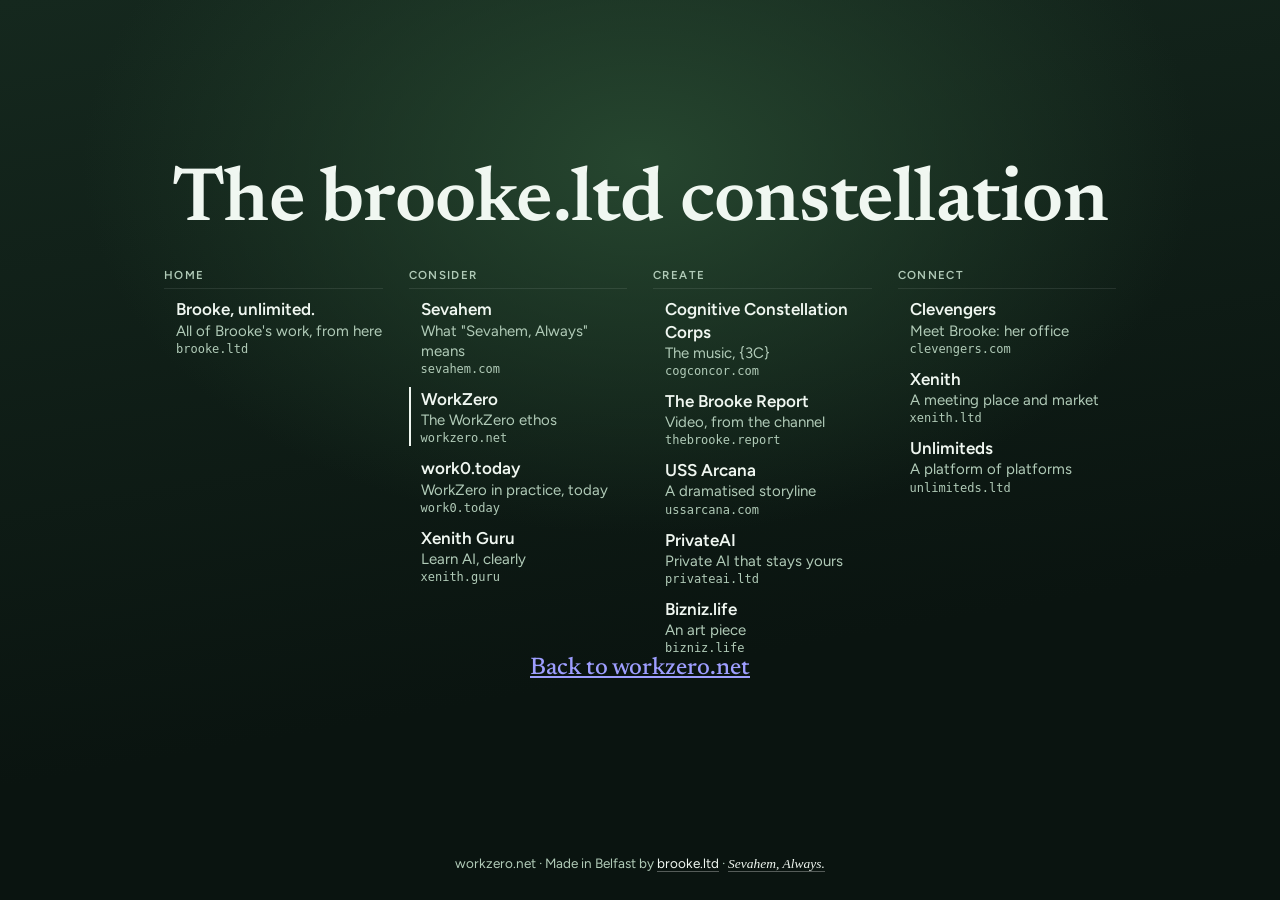
==== constellation/index.html @ 2ff1048f "The constellation index as Brooke accepted it (claude) Grouped under Consider / Create / Connect wit" ====
<!doctype html>
<html lang="en-GB">
<head>
<meta charset="utf-8">
<meta name="viewport" content="width=device-width, initial-scale=1">
<meta http-equiv="Content-Security-Policy" content="default-src 'none'; style-src 'self'; img-src 'self'; font-src 'self'; base-uri 'none'; form-action 'none'">
<meta name="referrer" content="no-referrer">
<title>The brooke.ltd constellation</title>
<meta name="description" content="The brooke.ltd constellation: every site in the family, grouped under Consider, Create and Connect, with brooke.ltd at home.">
<link rel="canonical" href="https://workzero.net/constellation/">
<link rel="icon" href="/assets/icon.svg" type="image/svg+xml">
<meta property="og:title" content="The brooke.ltd constellation">
<meta property="og:description" content="The brooke.ltd constellation: every site in the family, grouped under Consider, Create and Connect, with brooke.ltd at home.">
<meta property="og:url" content="https://workzero.net/constellation/">
<meta name="theme-color" content="#0a1410">
<link rel="stylesheet" href="/assets/site.css">
</head>
<body>
<main class="mapmain">
  <h1>The brooke.ltd constellation</h1>
  <nav class="constellation map" aria-label="The brooke.ltd constellation"><h2>Part of the brooke.ltd constellation</h2><div class="groups"><section><h3>Home</h3><ul><li><a href="https://brooke.ltd/"><b>Brooke, unlimited.</b><span class="w">All of Brooke's work, from here</span><small>brooke.ltd</small></a></li></ul></section><section><h3>Consider</h3><ul><li><a href="https://sevahem.com/"><b>Sevahem</b><span class="w">What &quot;Sevahem, Always&quot; means</span><small>sevahem.com</small></a></li><li><span class="here" aria-current="page"><b>WorkZero</b><span class="w">The WorkZero ethos</span><small>workzero.net</small></span></li><li><a href="https://work0.today/"><b>work0.today</b><span class="w">WorkZero in practice, today</span><small>work0.today</small></a></li><li><a href="https://xenith.guru/"><b>Xenith Guru</b><span class="w">Learn AI, clearly</span><small>xenith.guru</small></a></li></ul></section><section><h3>Create</h3><ul><li><a href="https://cogconcor.com/"><b>Cognitive Constellation Corps</b><span class="w">The music, {3C}</span><small>cogconcor.com</small></a></li><li><a href="https://thebrooke.report/"><b>The Brooke Report</b><span class="w">Video, from the channel</span><small>thebrooke.report</small></a></li><li><a href="https://ussarcana.com/"><b>USS Arcana</b><span class="w">A dramatised storyline</span><small>ussarcana.com</small></a></li><li><a href="https://privateai.ltd/"><b>PrivateAI</b><span class="w">Private AI that stays yours</span><small>privateai.ltd</small></a></li><li><a href="https://bizniz.life/"><b>Bizniz.life</b><span class="w">An art piece</span><small>bizniz.life</small></a></li></ul></section><section><h3>Connect</h3><ul><li><a href="https://clevengers.com/"><b>Clevengers</b><span class="w">Meet Brooke: her office</span><small>clevengers.com</small></a></li><li><a href="https://xenith.ltd/"><b>Xenith</b><span class="w">A meeting place and market</span><small>xenith.ltd</small></a></li><li><a href="https://unlimiteds.ltd/"><b>Unlimiteds</b><span class="w">A platform of platforms</span><small>unlimiteds.ltd</small></a></li></ul></section></div></nav>
  <p class="tag"><a href="/">Back to workzero.net</a></p>
</main>
<footer>workzero.net &middot; Made in Belfast by <a href="https://brooke.ltd/">brooke.ltd</a> &middot; <a class="sign" href="https://sevahem.com/">Sevahem, Always.</a></footer>
</body>
</html>
---- assets/site.css ----
/* workzero.net holding page. Generated by holding.mjs (estate-sites, claude). Edit the generator, not this file. */
/* Fonts: Newsreader and Figtree, SIL Open Font License 1.1, served from this site (licences in /assets/fonts). */
@font-face{font-family:"Newsreader";font-style:normal;font-weight:200 800;font-display:swap;src:url(/assets/fonts/newsreader.woff2) format("woff2")}
@font-face{font-family:"Figtree";font-style:normal;font-weight:300 900;font-display:swap;src:url(/assets/fonts/figtree.woff2) format("woff2")}
:root{--head:"Newsreader",ui-sans-serif,system-ui,sans-serif;--body:"Figtree",ui-sans-serif,system-ui,-apple-system,"Segoe UI",Roboto,Arial,sans-serif;--ground:#0a1410;--ground-2:#15281e;--glow:#26462f;--ink:#f0f7f1;--muted:#b1cbb8;--a:#a7d39b;--b:#f1d27a;--b2:#c9a227;--pill:#f1d27a;--surface:rgba(255,255,255,.045);--line:rgba(255,255,255,.09);--pill-line:rgba(241,210,122,.45);--under:rgba(255,255,255,.3);color-scheme:dark}
*{box-sizing:border-box}
html{background:var(--ground)}
body{margin:0;color:var(--ink);font-family:var(--body);background:radial-gradient(900px 600px at 50% 18%,var(--glow) 0%,transparent 62%),linear-gradient(170deg,var(--ground-2),var(--ground) 70%);display:flex;flex-direction:column;min-height:100vh;-webkit-font-smoothing:antialiased}
main{flex:1;display:flex;flex-direction:column;align-items:center;justify-content:center;text-align:center;padding:56px 20px 32px}
.mark{width:168px;height:168px;margin-bottom:28px;overflow:visible}
.mark .core{animation:glow 3.5s ease-in-out infinite}
@keyframes drift-a{0%,100%{transform:translateX(0)}50%{transform:translateX(10px)}}
@keyframes drift-b{0%,100%{transform:translateX(0)}50%{transform:translateX(-10px)}}
@keyframes glow{0%,100%{opacity:1}50%{opacity:.55}}
.mark .ring-a{transform-origin:256px 200px;animation:float 7s ease-in-out infinite}.mark .thread{animation:breathe 7s ease-in-out infinite}@keyframes float{0%,100%{transform:translateY(0)}50%{transform:translateY(-8px)}}@keyframes breathe{0%,100%{opacity:1}50%{opacity:.55}}
@media (prefers-reduced-motion:reduce){.mark *{animation:none!important;opacity:1}.mark .wave{opacity:0}}
.eyebrow{font-family:ui-monospace,"Cascadia Mono","SFMono-Regular",Consolas,monospace;font-size:14px;letter-spacing:.1em;color:var(--a);margin:0 0 10px}
.soon{display:inline-block;font-size:13px;font-weight:600;letter-spacing:.14em;text-transform:uppercase;color:var(--pill);border:1px solid var(--pill-line);border-radius:999px;padding:6px 14px;margin-bottom:22px}
h1{font-family:var(--head);font-size:clamp(40px,8.00vw,76px);line-height:1.05;margin:0 0 18px;letter-spacing:-.01em;font-weight:600;text-wrap:balance;max-width:14em}
.tag{font-family:var(--head);font-size:clamp(19px,2.6vw,24px);margin:0 0 14px;font-weight:500;max-width:30em;text-wrap:balance}
.tag.serif{font-size:clamp(24px,3.4vw,32px)}
.lede{max-width:34em;color:var(--muted);font-size:17px;line-height:1.6;margin:0 auto 40px;text-wrap:pretty}
.points{display:grid;grid-template-columns:repeat(3,minmax(0,220px));gap:16px;justify-content:center;width:100%;margin:0;padding:0;list-style:none}
.point{background:var(--surface);border:1px solid var(--line);border-radius:14px;padding:18px 18px 16px;text-align:left}
.point b{display:block;font-family:var(--head);font-size:16px;font-weight:600;margin-bottom:4px}
.point b i{font-style:normal;color:var(--a);margin-right:6px}
.point p{margin:0;color:var(--muted);font-size:14.5px;line-height:1.5}
.onward{margin:28px auto 0;max-width:40em;color:var(--muted);font-size:15.5px;line-height:1.7;text-wrap:balance}
.onward a{color:var(--ink);text-decoration:none;border-bottom:1px solid var(--under);overflow-wrap:anywhere}
.onward a:hover{border-bottom-color:var(--ink)}
nav.constellation{width:100%;max-width:62rem;margin:40px auto 0;padding:26px 20px 0;border-top:1px solid var(--line);text-align:left}
nav.constellation h2{font-family:var(--body);font-size:12px;font-weight:600;letter-spacing:.14em;text-transform:uppercase;color:var(--muted);margin:0 0 16px;text-align:center}
nav.constellation h2 a{color:inherit;text-decoration:none;border-bottom:1px solid var(--under)}
nav.constellation h2 a:hover{color:var(--ink)}
nav.constellation .groups{display:grid;grid-template-columns:repeat(auto-fit,minmax(min(100%,12.5rem),1fr));gap:18px 26px}
nav.constellation section{min-width:0}
nav.constellation h3{font-family:var(--body);font-size:11.5px;font-weight:600;letter-spacing:.12em;text-transform:uppercase;color:var(--muted);margin:0 0 8px;padding-bottom:6px;border-bottom:1px solid var(--line)}
nav.constellation ul{list-style:none;margin:0;padding:0;display:grid;gap:10px}
nav.constellation li a,nav.constellation li .here{display:block;text-decoration:none;color:var(--ink);padding:1px 0 1px 10px;border-left:2px solid transparent}
nav.constellation li .here{border-left-color:var(--ink)}
nav.constellation b{display:block;font-weight:600;font-size:14.5px;line-height:1.3}
nav.constellation .w{display:block;color:var(--muted);font-size:13.5px;line-height:1.35}
nav.constellation small{display:block;font-family:ui-monospace,"Cascadia Mono","SFMono-Regular",Consolas,monospace;font-size:12px;color:var(--muted);margin-top:1px}
nav.constellation li a:hover b{text-decoration:underline;text-underline-offset:3px}
nav.constellation li a:focus-visible{outline:2px solid var(--ink);outline-offset:2px;border-radius:2px}
nav.constellation.map{border-top:0;margin-top:8px;padding-top:0}
nav.constellation.map h2{display:none}
nav.constellation.map b{font-size:17px}
nav.constellation.map .w{font-size:15px}
footer a.sign{border-bottom:1px solid var(--under)}
footer{text-align:center;color:var(--muted);font-size:13.5px;padding:22px 20px 28px}
footer a{color:var(--ink);text-decoration:none;border-bottom:1px solid var(--under)}
footer .sign{font-family:"Iowan Old Style", "Palatino Linotype", Palatino, "Book Antiqua", Georgia, serif;font-style:italic}
a:focus-visible{outline:2px solid var(--b);outline-offset:3px;border-radius:2px}
@media (max-width:720px){.points{grid-template-columns:1fr;max-width:360px}.mark{width:132px;height:132px}}
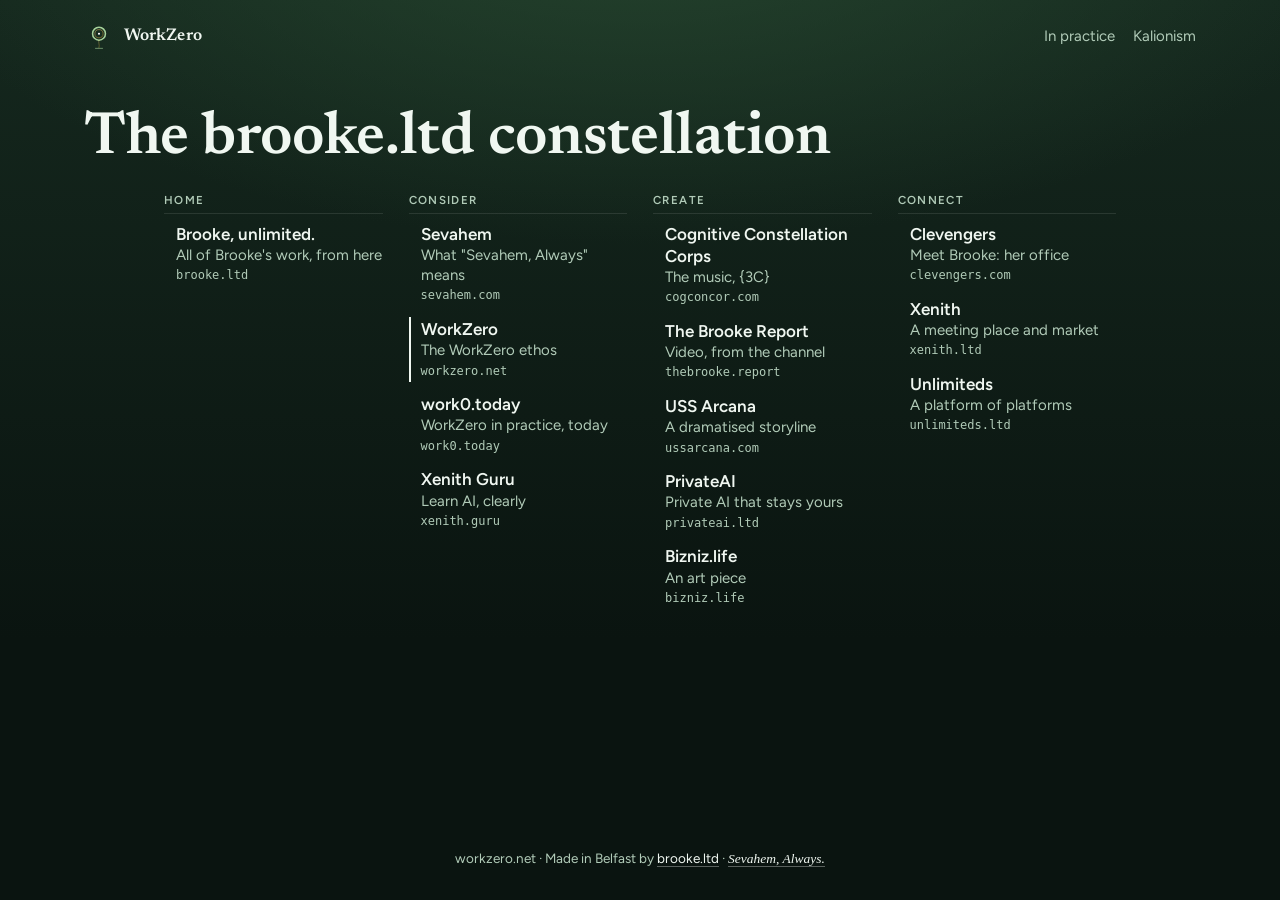
==== commit bdf6e414: "workzero.net v1: WorkZero in Brooke's own words (claude) Built by estate-sites from words Brooke app" ====
--- a/constellation/index.html
+++ b/constellation/index.html
@@ -5,22 +5,27 @@
 <meta name="viewport" content="width=device-width, initial-scale=1">
 <meta http-equiv="Content-Security-Policy" content="default-src 'none'; style-src 'self'; img-src 'self'; font-src 'self'; base-uri 'none'; form-action 'none'">
 <meta name="referrer" content="no-referrer">
-<title>The brooke.ltd constellation</title>
+<title>The brooke.ltd constellation · WorkZero</title>
 <meta name="description" content="The brooke.ltd constellation: every site in the family, grouped under Consider, Create and Connect, with brooke.ltd at home.">
 <link rel="canonical" href="https://workzero.net/constellation/">
 <link rel="icon" href="/assets/icon.svg" type="image/svg+xml">
-<meta property="og:title" content="The brooke.ltd constellation">
+<meta property="og:title" content="The brooke.ltd constellation · WorkZero">
 <meta property="og:description" content="The brooke.ltd constellation: every site in the family, grouped under Consider, Create and Connect, with brooke.ltd at home.">
 <meta property="og:url" content="https://workzero.net/constellation/">
 <meta name="theme-color" content="#0a1410">
 <link rel="stylesheet" href="/assets/site.css">
 </head>
 <body>
-<main class="mapmain">
-  <h1>The brooke.ltd constellation</h1>
-  <nav class="constellation map" aria-label="The brooke.ltd constellation"><h2>Part of the brooke.ltd constellation</h2><div class="groups"><section><h3>Home</h3><ul><li><a href="https://brooke.ltd/"><b>Brooke, unlimited.</b><span class="w">All of Brooke's work, from here</span><small>brooke.ltd</small></a></li></ul></section><section><h3>Consider</h3><ul><li><a href="https://sevahem.com/"><b>Sevahem</b><span class="w">What &quot;Sevahem, Always&quot; means</span><small>sevahem.com</small></a></li><li><span class="here" aria-current="page"><b>WorkZero</b><span class="w">The WorkZero ethos</span><small>workzero.net</small></span></li><li><a href="https://work0.today/"><b>work0.today</b><span class="w">WorkZero in practice, today</span><small>work0.today</small></a></li><li><a href="https://xenith.guru/"><b>Xenith Guru</b><span class="w">Learn AI, clearly</span><small>xenith.guru</small></a></li></ul></section><section><h3>Create</h3><ul><li><a href="https://cogconcor.com/"><b>Cognitive Constellation Corps</b><span class="w">The music, {3C}</span><small>cogconcor.com</small></a></li><li><a href="https://thebrooke.report/"><b>The Brooke Report</b><span class="w">Video, from the channel</span><small>thebrooke.report</small></a></li><li><a href="https://ussarcana.com/"><b>USS Arcana</b><span class="w">A dramatised storyline</span><small>ussarcana.com</small></a></li><li><a href="https://privateai.ltd/"><b>PrivateAI</b><span class="w">Private AI that stays yours</span><small>privateai.ltd</small></a></li><li><a href="https://bizniz.life/"><b>Bizniz.life</b><span class="w">An art piece</span><small>bizniz.life</small></a></li></ul></section><section><h3>Connect</h3><ul><li><a href="https://clevengers.com/"><b>Clevengers</b><span class="w">Meet Brooke: her office</span><small>clevengers.com</small></a></li><li><a href="https://xenith.ltd/"><b>Xenith</b><span class="w">A meeting place and market</span><small>xenith.ltd</small></a></li><li><a href="https://unlimiteds.ltd/"><b>Unlimiteds</b><span class="w">A platform of platforms</span><small>unlimiteds.ltd</small></a></li></ul></section></div></nav>
-  <p class="tag"><a href="/">Back to workzero.net</a></p>
+<a class="skip" href="#main">Skip to content</a>
+<header class="top">
+<a class="brand" href="/"><svg class="" viewBox="0 0 512 512" aria-hidden="true" focusable="false" xmlns="http://www.w3.org/2000/svg"><defs><linearGradient id="g-brand" x1="0" y1="0" x2="1" y2="1"><stop offset="0" stop-color="#f1d27a"/><stop offset="1" stop-color="#c9a227"/></linearGradient></defs><circle class="ring-a" cx="256" cy="200" r="110" fill="none" stroke="#a7d39b" stroke-width="26"/><circle cx="256" cy="200" r="70" fill="none" stroke="url(#g-brand)" stroke-width="10" stroke-opacity=".8"/><path class="thread" d="M256 310 C 236 350, 276 390, 256 440" fill="none" stroke="url(#g-brand)" stroke-width="6" stroke-linecap="round"/><line x1="196" y1="450" x2="316" y2="450" stroke="#a7d39b" stroke-width="10" stroke-linecap="round"/><circle class="core" cx="256" cy="200" r="18" fill="#ffffff"/></svg><span>WorkZero</span></a>
+<nav class="site" aria-label="WorkZero"><ul><li><a href="https://work0.today/">In practice</a></li><li><a href="/kalionism/">Kalionism</a></li></ul></nav>
+</header>
+<main id="main" tabindex="-1">
+<h1>The brooke.ltd constellation</h1>
+<nav class="constellation map" aria-label="The brooke.ltd constellation"><h2>Part of the brooke.ltd constellation</h2><div class="groups"><section><h3>Home</h3><ul><li><a href="https://brooke.ltd/"><b>Brooke, unlimited.</b><span class="w">All of Brooke's work, from here</span><small>brooke.ltd</small></a></li></ul></section><section><h3>Consider</h3><ul><li><a href="https://sevahem.com/"><b>Sevahem</b><span class="w">What &quot;Sevahem, Always&quot; means</span><small>sevahem.com</small></a></li><li><span class="here" aria-current="page"><b>WorkZero</b><span class="w">The WorkZero ethos</span><small>workzero.net</small></span></li><li><a href="https://work0.today/"><b>work0.today</b><span class="w">WorkZero in practice, today</span><small>work0.today</small></a></li><li><a href="https://xenith.guru/"><b>Xenith Guru</b><span class="w">Learn AI, clearly</span><small>xenith.guru</small></a></li></ul></section><section><h3>Create</h3><ul><li><a href="https://cogconcor.com/"><b>Cognitive Constellation Corps</b><span class="w">The music, {3C}</span><small>cogconcor.com</small></a></li><li><a href="https://thebrooke.report/"><b>The Brooke Report</b><span class="w">Video, from the channel</span><small>thebrooke.report</small></a></li><li><a href="https://ussarcana.com/"><b>USS Arcana</b><span class="w">A dramatised storyline</span><small>ussarcana.com</small></a></li><li><a href="https://privateai.ltd/"><b>PrivateAI</b><span class="w">Private AI that stays yours</span><small>privateai.ltd</small></a></li><li><a href="https://bizniz.life/"><b>Bizniz.life</b><span class="w">An art piece</span><small>bizniz.life</small></a></li></ul></section><section><h3>Connect</h3><ul><li><a href="https://clevengers.com/"><b>Clevengers</b><span class="w">Meet Brooke: her office</span><small>clevengers.com</small></a></li><li><a href="https://xenith.ltd/"><b>Xenith</b><span class="w">A meeting place and market</span><small>xenith.ltd</small></a></li><li><a href="https://unlimiteds.ltd/"><b>Unlimiteds</b><span class="w">A platform of platforms</span><small>unlimiteds.ltd</small></a></li></ul></section></div></nav>
 </main>
+
 <footer>workzero.net &middot; Made in Belfast by <a href="https://brooke.ltd/">brooke.ltd</a> &middot; <a class="sign" href="https://sevahem.com/">Sevahem, Always.</a></footer>
 </body>
 </html>
--- a/assets/site.css
+++ b/assets/site.css
@@ -1,33 +1,85 @@
-/* workzero.net holding page. Generated by holding.mjs (estate-sites, claude). Edit the generator, not this file. */
+/* workzero.net. Generated by site.mjs (estate-sites, claude). Edit the generator or the content module, not this file. */
 /* Fonts: Newsreader and Figtree, SIL Open Font License 1.1, served from this site (licences in /assets/fonts). */
 @font-face{font-family:"Newsreader";font-style:normal;font-weight:200 800;font-display:swap;src:url(/assets/fonts/newsreader.woff2) format("woff2")}
 @font-face{font-family:"Figtree";font-style:normal;font-weight:300 900;font-display:swap;src:url(/assets/fonts/figtree.woff2) format("woff2")}
-:root{--head:"Newsreader",ui-sans-serif,system-ui,sans-serif;--body:"Figtree",ui-sans-serif,system-ui,-apple-system,"Segoe UI",Roboto,Arial,sans-serif;--ground:#0a1410;--ground-2:#15281e;--glow:#26462f;--ink:#f0f7f1;--muted:#b1cbb8;--a:#a7d39b;--b:#f1d27a;--b2:#c9a227;--pill:#f1d27a;--surface:rgba(255,255,255,.045);--line:rgba(255,255,255,.09);--pill-line:rgba(241,210,122,.45);--under:rgba(255,255,255,.3);color-scheme:dark}
+:root{--head:"Newsreader",ui-sans-serif,system-ui,sans-serif;--body:"Figtree",ui-sans-serif,system-ui,-apple-system,"Segoe UI",Roboto,Arial,sans-serif;--mono:ui-monospace,"Cascadia Mono","SFMono-Regular",Consolas,monospace;--ground:#0a1410;--ground-2:#15281e;--glow:#26462f;--ink:#f0f7f1;--muted:#b1cbb8;--a:#a7d39b;--b:#f1d27a;--b2:#c9a227;--pill:#f1d27a;--surface:rgba(255,255,255,.045);--surface-2:rgba(255,255,255,.075);--line:rgba(255,255,255,.1);--under:rgba(255,255,255,.32);--wide:72rem;--read:40rem;color-scheme:dark}
 *{box-sizing:border-box}
-html{background:var(--ground)}
-body{margin:0;color:var(--ink);font-family:var(--body);background:radial-gradient(900px 600px at 50% 18%,var(--glow) 0%,transparent 62%),linear-gradient(170deg,var(--ground-2),var(--ground) 70%);display:flex;flex-direction:column;min-height:100vh;-webkit-font-smoothing:antialiased}
-main{flex:1;display:flex;flex-direction:column;align-items:center;justify-content:center;text-align:center;padding:56px 20px 32px}
-.mark{width:168px;height:168px;margin-bottom:28px;overflow:visible}
+html{background:var(--ground);-webkit-text-size-adjust:100%}
+body{margin:0;color:var(--ink);font-family:var(--body);font-size:17px;line-height:1.65;background:radial-gradient(1100px 520px at 50% -120px,var(--glow) 0%,transparent 70%),linear-gradient(180deg,var(--ground-2),var(--ground) 640px);background-repeat:no-repeat;min-height:100vh;display:flex;flex-direction:column;-webkit-font-smoothing:antialiased}
+a{color:inherit}
+a:focus-visible{outline:2px solid var(--b);outline-offset:3px;border-radius:3px}
+.skip{position:absolute;left:12px;top:-60px;background:var(--ink);color:var(--ground);padding:8px 14px;border-radius:8px;text-decoration:none;font-weight:600;z-index:9}
+.skip:focus{top:12px}
+header.top{width:100%;max-width:var(--wide);margin:0 auto;padding:18px 20px;display:flex;align-items:center;justify-content:space-between;gap:12px 24px;flex-wrap:wrap}
+.brand{display:flex;align-items:center;gap:10px;text-decoration:none;font-family:var(--head);font-weight:600;font-size:17px;letter-spacing:.005em}
+.brand svg{width:30px;height:30px;flex:none}
+nav.site ul{list-style:none;margin:0;padding:0;display:flex;flex-wrap:wrap;gap:4px 18px;font-size:15px}
+nav.site a{text-decoration:none;color:var(--muted);padding:6px 0;display:inline-block;border-bottom:1px solid transparent}
+nav.site a:hover{color:var(--ink);border-bottom-color:var(--under)}
+nav.site a[aria-current]{color:var(--ink);border-bottom-color:var(--a)}
+main{flex:1;width:100%;max-width:var(--wide);margin:0 auto;padding:20px 20px 40px}
+main:focus{outline:none}
+h1,h2,h3{font-family:var(--head);line-height:1.12;letter-spacing:-.005em;text-wrap:balance}
+h1{font-size:clamp(34.0px,5.60vw,60px);font-weight:600;margin:.2em 0 .35em;max-width:18em}
+h2{font-size:clamp(23px,3vw,30px);font-weight:600;margin:2.2em 0 .6em}
+h3{font-size:19px;font-weight:600;margin:1.6em 0 .4em}
+p{margin:0 0 1em}
+.read{max-width:var(--read)}
+.lede{font-size:clamp(18px,2.1vw,21px);line-height:1.55;color:var(--ink);max-width:36em}
+.muted{color:var(--muted)}
+.eyebrow{font-family:var(--mono);font-size:13px;letter-spacing:.1em;color:var(--a);margin:0}
+.crumbs{font-size:14px;color:var(--muted);margin:6px 0 0}
+.crumbs a{color:var(--muted);text-decoration:none;border-bottom:1px solid var(--line)}
+.crumbs a:hover{color:var(--ink)}
+.hero{display:flex;flex-direction:column;align-items:flex-start;padding:28px 0 8px}
+.hero .mark{width:120px;height:120px;margin:0 0 18px;overflow:visible}
 .mark .core{animation:glow 3.5s ease-in-out infinite}
 @keyframes drift-a{0%,100%{transform:translateX(0)}50%{transform:translateX(10px)}}
 @keyframes drift-b{0%,100%{transform:translateX(0)}50%{transform:translateX(-10px)}}
 @keyframes glow{0%,100%{opacity:1}50%{opacity:.55}}
 .mark .ring-a{transform-origin:256px 200px;animation:float 7s ease-in-out infinite}.mark .thread{animation:breathe 7s ease-in-out infinite}@keyframes float{0%,100%{transform:translateY(0)}50%{transform:translateY(-8px)}}@keyframes breathe{0%,100%{opacity:1}50%{opacity:.55}}
 @media (prefers-reduced-motion:reduce){.mark *{animation:none!important;opacity:1}.mark .wave{opacity:0}}
-.eyebrow{font-family:ui-monospace,"Cascadia Mono","SFMono-Regular",Consolas,monospace;font-size:14px;letter-spacing:.1em;color:var(--a);margin:0 0 10px}
-.soon{display:inline-block;font-size:13px;font-weight:600;letter-spacing:.14em;text-transform:uppercase;color:var(--pill);border:1px solid var(--pill-line);border-radius:999px;padding:6px 14px;margin-bottom:22px}
-h1{font-family:var(--head);font-size:clamp(40px,8.00vw,76px);line-height:1.05;margin:0 0 18px;letter-spacing:-.01em;font-weight:600;text-wrap:balance;max-width:14em}
-.tag{font-family:var(--head);font-size:clamp(19px,2.6vw,24px);margin:0 0 14px;font-weight:500;max-width:30em;text-wrap:balance}
-.tag.serif{font-size:clamp(24px,3.4vw,32px)}
-.lede{max-width:34em;color:var(--muted);font-size:17px;line-height:1.6;margin:0 auto 40px;text-wrap:pretty}
-.points{display:grid;grid-template-columns:repeat(3,minmax(0,220px));gap:16px;justify-content:center;width:100%;margin:0;padding:0;list-style:none}
-.point{background:var(--surface);border:1px solid var(--line);border-radius:14px;padding:18px 18px 16px;text-align:left}
-.point b{display:block;font-family:var(--head);font-size:16px;font-weight:600;margin-bottom:4px}
-.point b i{font-style:normal;color:var(--a);margin-right:6px}
-.point p{margin:0;color:var(--muted);font-size:14.5px;line-height:1.5}
-.onward{margin:28px auto 0;max-width:40em;color:var(--muted);font-size:15.5px;line-height:1.7;text-wrap:balance}
-.onward a{color:var(--ink);text-decoration:none;border-bottom:1px solid var(--under);overflow-wrap:anywhere}
-.onward a:hover{border-bottom-color:var(--ink)}
+.doors{display:grid;grid-template-columns:repeat(auto-fit,minmax(min(100%,250px),1fr));gap:16px;margin:28px 0 8px;padding:0;list-style:none}
+.door{background:var(--surface);border:1px solid var(--line);border-radius:16px;padding:20px 20px 18px;display:flex;flex-direction:column;gap:6px}
+.door a{text-decoration:none}
+.door h2,.door h3{margin:0;font-size:20px}
+.door h2 a::after,.door h3 a::after{content:" \2192";color:var(--a)}
+.door p{margin:0;color:var(--muted);font-size:15.5px;line-height:1.55}
+.grid{list-style:none;margin:18px 0 0;padding:0;display:grid;grid-template-columns:repeat(auto-fill,minmax(min(100%,168px),1fr));gap:22px 18px}
+.card a{text-decoration:none;display:block}
+.card img,.card .tile{width:100%;height:auto;aspect-ratio:1/1;border-radius:8px;display:block;background:var(--surface-2);border:1px solid var(--line);object-fit:cover}
+.card .tile{display:flex;align-items:center;justify-content:center;padding:14px;text-align:center;font-family:var(--head);font-size:15px;line-height:1.25;color:var(--ink)}
+.card b{display:block;font-family:var(--head);font-weight:600;font-size:15.5px;line-height:1.3;margin-top:9px}
+.card a:hover b{text-decoration:underline;text-decoration-color:var(--a);text-underline-offset:3px}
+.card span{display:block;color:var(--muted);font-size:13.5px;line-height:1.4;margin-top:2px}
+.card span.badge{display:inline-block;color:var(--a);font-size:11.5px;margin-top:6px}
+.badge{font-family:var(--mono);font-size:11.5px;letter-spacing:.06em;color:var(--a);border:1px solid var(--line);border-radius:999px;padding:1px 8px;display:inline-block;margin-top:5px}
+.release{display:grid;grid-template-columns:minmax(0,340px) minmax(0,1fr);gap:28px 40px;align-items:start;margin-top:14px}
+.release .cover img,.release .cover .tile{width:100%;height:auto;aspect-ratio:1/1;border-radius:10px;border:1px solid var(--line);display:block;background:var(--surface-2)}
+.release .cover .tile{display:flex;align-items:center;justify-content:center;padding:24px;text-align:center;font-family:var(--head);font-size:22px;line-height:1.2}
+.release h1{margin-top:.05em}
+dl.facts{display:grid;grid-template-columns:fit-content(13em) minmax(0,1fr);gap:4px 16px;margin:14px 0 18px;font-size:15px}
+dl.facts dt{color:var(--muted)}
+dl.facts dd{margin:0;font-variant-numeric:tabular-nums;overflow-wrap:anywhere}
+ul.links{list-style:none;margin:6px 0 0;padding:0;display:flex;flex-wrap:wrap;gap:8px}
+ul.links a{display:inline-block;text-decoration:none;border:1px solid var(--line);background:var(--surface);border-radius:999px;padding:6px 14px;font-size:14.5px}
+ul.links a:hover{border-color:var(--a)}
+figure.words{margin:26px 0;padding:4px 0 4px 20px;border-left:2px solid var(--a);max-width:var(--read)}
+figure.words blockquote{margin:0}
+figure.words p{margin:0 0 .7em}
+figure.words figcaption{color:var(--muted);font-size:14px;margin-top:10px}
+ol.tracks{margin:10px 0 0;padding:0;list-style:none;max-width:var(--read);counter-reset:t}
+ol.tracks li{display:flex;gap:12px;align-items:baseline;padding:7px 0;border-bottom:1px solid var(--line);font-size:15.5px}
+ol.tracks li::before{counter-increment:t;content:counter(t);color:var(--muted);font-variant-numeric:tabular-nums;min-width:1.6em;text-align:right;font-size:14px}
+ol.tracks .t{flex:1}
+ol.tracks .d{color:var(--muted);font-variant-numeric:tabular-nums;font-size:14px}
+.pager{display:flex;justify-content:space-between;gap:16px;flex-wrap:wrap;margin:40px 0 0;padding-top:16px;border-top:1px solid var(--line);font-size:15px}
+.pager a{text-decoration:none;color:var(--muted)}
+.pager a:hover{color:var(--ink)}
+.note{font-size:14.5px;color:var(--muted);max-width:var(--read)}
+.inline a,.read a,.lede a,.note a,dl.facts a{text-decoration:none;border-bottom:1px solid var(--under)}
+.inline a:hover,.read a:hover,.note a:hover,dl.facts a:hover{border-bottom-color:var(--ink)}
+hr.soft{border:0;border-top:1px solid var(--line);margin:40px 0}
 nav.constellation{width:100%;max-width:62rem;margin:40px auto 0;padding:26px 20px 0;border-top:1px solid var(--line);text-align:left}
 nav.constellation h2{font-family:var(--body);font-size:12px;font-weight:600;letter-spacing:.14em;text-transform:uppercase;color:var(--muted);margin:0 0 16px;text-align:center}
 nav.constellation h2 a{color:inherit;text-decoration:none;border-bottom:1px solid var(--under)}
@@ -48,8 +100,12 @@
 nav.constellation.map b{font-size:17px}
 nav.constellation.map .w{font-size:15px}
 footer a.sign{border-bottom:1px solid var(--under)}
-footer{text-align:center;color:var(--muted);font-size:13.5px;padding:22px 20px 28px}
+footer{text-align:center;color:var(--muted);font-size:13.5px;padding:18px 20px 30px}
 footer a{color:var(--ink);text-decoration:none;border-bottom:1px solid var(--under)}
 footer .sign{font-family:"Iowan Old Style", "Palatino Linotype", Palatino, "Book Antiqua", Georgia, serif;font-style:italic}
-a:focus-visible{outline:2px solid var(--b);outline-offset:3px;border-radius:2px}
-@media (max-width:720px){.points{grid-template-columns:1fr;max-width:360px}.mark{width:132px;height:132px}}
+@media (max-width:760px){.release{grid-template-columns:1fr}.release .cover{max-width:340px}header.top{padding:14px 20px}.hero .mark{width:96px;height:96px}}
+figure.words.flower{border-left:0;padding-left:0;margin:34px 0}
+section.hero figure.words.directive{margin-top:22px}
+figure.words.flower p{font-family:var(--head);font-style:italic;font-size:clamp(20px,2.4vw,24px);line-height:1.45;color:var(--ink)}
+figure.words.directive p{font-family:var(--head);font-weight:600;font-size:clamp(25px,3.6vw,36px);line-height:1.22;color:var(--ink)}
+figure.words.phrases p{font-family:var(--head);font-size:21px;margin:0 0 .35em;color:var(--ink)}
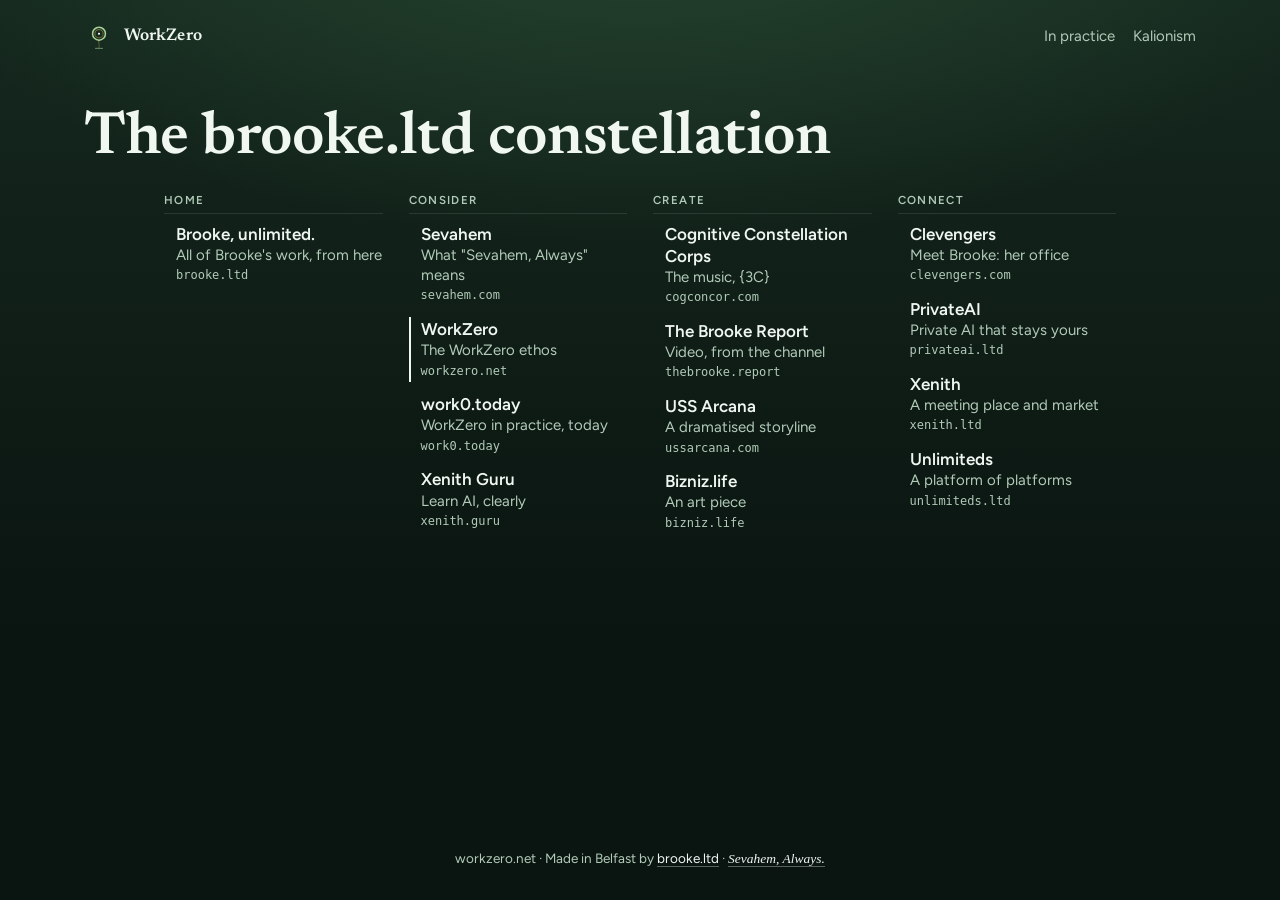
==== commit 45e1b384: "rebuilt: the constellation index moves PrivateAI to Connect, under Clevengers (claude) Built from es" ====
--- a/constellation/index.html
+++ b/constellation/index.html
@@ -23,7 +23,7 @@
 </header>
 <main id="main" tabindex="-1">
 <h1>The brooke.ltd constellation</h1>
-<nav class="constellation map" aria-label="The brooke.ltd constellation"><h2>Part of the brooke.ltd constellation</h2><div class="groups"><section><h3>Home</h3><ul><li><a href="https://brooke.ltd/"><b>Brooke, unlimited.</b><span class="w">All of Brooke's work, from here</span><small>brooke.ltd</small></a></li></ul></section><section><h3>Consider</h3><ul><li><a href="https://sevahem.com/"><b>Sevahem</b><span class="w">What &quot;Sevahem, Always&quot; means</span><small>sevahem.com</small></a></li><li><span class="here" aria-current="page"><b>WorkZero</b><span class="w">The WorkZero ethos</span><small>workzero.net</small></span></li><li><a href="https://work0.today/"><b>work0.today</b><span class="w">WorkZero in practice, today</span><small>work0.today</small></a></li><li><a href="https://xenith.guru/"><b>Xenith Guru</b><span class="w">Learn AI, clearly</span><small>xenith.guru</small></a></li></ul></section><section><h3>Create</h3><ul><li><a href="https://cogconcor.com/"><b>Cognitive Constellation Corps</b><span class="w">The music, {3C}</span><small>cogconcor.com</small></a></li><li><a href="https://thebrooke.report/"><b>The Brooke Report</b><span class="w">Video, from the channel</span><small>thebrooke.report</small></a></li><li><a href="https://ussarcana.com/"><b>USS Arcana</b><span class="w">A dramatised storyline</span><small>ussarcana.com</small></a></li><li><a href="https://privateai.ltd/"><b>PrivateAI</b><span class="w">Private AI that stays yours</span><small>privateai.ltd</small></a></li><li><a href="https://bizniz.life/"><b>Bizniz.life</b><span class="w">An art piece</span><small>bizniz.life</small></a></li></ul></section><section><h3>Connect</h3><ul><li><a href="https://clevengers.com/"><b>Clevengers</b><span class="w">Meet Brooke: her office</span><small>clevengers.com</small></a></li><li><a href="https://xenith.ltd/"><b>Xenith</b><span class="w">A meeting place and market</span><small>xenith.ltd</small></a></li><li><a href="https://unlimiteds.ltd/"><b>Unlimiteds</b><span class="w">A platform of platforms</span><small>unlimiteds.ltd</small></a></li></ul></section></div></nav>
+<nav class="constellation map" aria-label="The brooke.ltd constellation"><h2>Part of the brooke.ltd constellation</h2><div class="groups"><section><h3>Home</h3><ul><li><a href="https://brooke.ltd/"><b>Brooke, unlimited.</b><span class="w">All of Brooke's work, from here</span><small>brooke.ltd</small></a></li></ul></section><section><h3>Consider</h3><ul><li><a href="https://sevahem.com/"><b>Sevahem</b><span class="w">What &quot;Sevahem, Always&quot; means</span><small>sevahem.com</small></a></li><li><span class="here" aria-current="true"><b>WorkZero</b><span class="w">The WorkZero ethos</span><small>workzero.net</small><span class="vh"> (this site)</span></span></li><li><a href="https://work0.today/"><b>work0.today</b><span class="w">WorkZero in practice, today</span><small>work0.today</small></a></li><li><a href="https://xenith.guru/"><b>Xenith Guru</b><span class="w">Learn AI, clearly</span><small>xenith.guru</small></a></li></ul></section><section><h3>Create</h3><ul><li><a href="https://cogconcor.com/"><b>Cognitive Constellation Corps</b><span class="w">The music, {3C}</span><small>cogconcor.com</small></a></li><li><a href="https://thebrooke.report/"><b>The Brooke Report</b><span class="w">Video, from the channel</span><small>thebrooke.report</small></a></li><li><a href="https://ussarcana.com/"><b>USS Arcana</b><span class="w">A dramatised storyline</span><small>ussarcana.com</small></a></li><li><a href="https://bizniz.life/"><b>Bizniz.life</b><span class="w">An art piece</span><small>bizniz.life</small></a></li></ul></section><section><h3>Connect</h3><ul><li><a href="https://clevengers.com/"><b>Clevengers</b><span class="w">Meet Brooke: her office</span><small>clevengers.com</small></a></li><li><a href="https://privateai.ltd/"><b>PrivateAI</b><span class="w">Private AI that stays yours</span><small>privateai.ltd</small></a></li><li><a href="https://xenith.ltd/"><b>Xenith</b><span class="w">A meeting place and market</span><small>xenith.ltd</small></a></li><li><a href="https://unlimiteds.ltd/"><b>Unlimiteds</b><span class="w">A platform of platforms</span><small>unlimiteds.ltd</small></a></li></ul></section></div></nav>
 </main>
 
 <footer>workzero.net &middot; Made in Belfast by <a href="https://brooke.ltd/">brooke.ltd</a> &middot; <a class="sign" href="https://sevahem.com/">Sevahem, Always.</a></footer>
--- a/assets/site.css
+++ b/assets/site.css
@@ -68,6 +68,7 @@
 figure.words blockquote{margin:0}
 figure.words p{margin:0 0 .7em}
 figure.words figcaption{color:var(--muted);font-size:14px;margin-top:10px}
+figure.words blockquote p.gap{color:var(--muted);letter-spacing:.3em}
 ol.tracks{margin:10px 0 0;padding:0;list-style:none;max-width:var(--read);counter-reset:t}
 ol.tracks li{display:flex;gap:12px;align-items:baseline;padding:7px 0;border-bottom:1px solid var(--line);font-size:15.5px}
 ol.tracks li::before{counter-increment:t;content:counter(t);color:var(--muted);font-variant-numeric:tabular-nums;min-width:1.6em;text-align:right;font-size:14px}
@@ -100,6 +101,7 @@
 nav.constellation.map b{font-size:17px}
 nav.constellation.map .w{font-size:15px}
 footer a.sign{border-bottom:1px solid var(--under)}
+.vh{position:absolute;width:1px;height:1px;margin:-1px;padding:0;border:0;overflow:hidden;clip-path:inset(50%);white-space:nowrap}
 footer{text-align:center;color:var(--muted);font-size:13.5px;padding:18px 20px 30px}
 footer a{color:var(--ink);text-decoration:none;border-bottom:1px solid var(--under)}
 footer .sign{font-family:"Iowan Old Style", "Palatino Linotype", Palatino, "Book Antiqua", Georgia, serif;font-style:italic}
